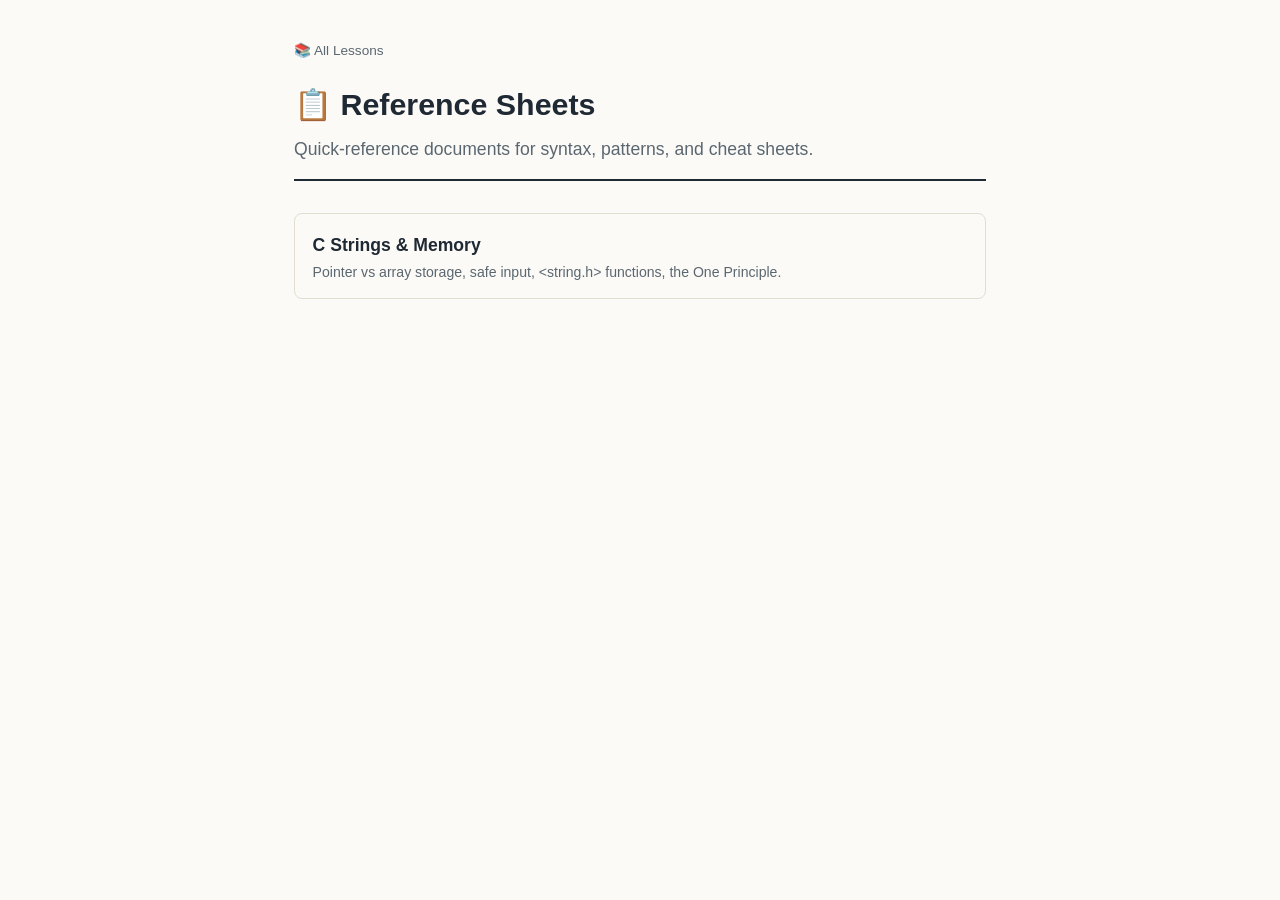
==== reference/index.html @ cee26c84 "Add reference index page" ====
<!DOCTYPE html>
<html lang="en">
<head>
<meta charset="utf-8">
<meta name="viewport" content="width=device-width, initial-scale=1.0">
<title>Reference Sheets</title>
<style>
  :root {
    --ink: #1f2933;
    --muted: #5b6770;
    --paper: #fbfaf7;
    --rule: #e3ddd2;
    --accent: #0f766e;
    --accent-soft: #e6f2f0;
    --code-bg: #f4f1ea;
  }
  * { box-sizing: border-box; }
  html { font-size: 16px; }
  body {
    font-family: -apple-system, BlinkMacSystemFont, "Segoe UI", "Inter", Roboto, Helvetica, Arial, sans-serif;
    color: var(--ink);
    background: var(--paper);
    line-height: 1.6;
    margin: 0 auto;
    padding: 2.5rem clamp(1rem, 5vw, 4rem);
    max-width: 820px;
  }
  header { border-bottom: 2px solid var(--ink); padding-bottom: 1rem; margin-bottom: 2rem; }
  h1 { font-size: 1.9rem; margin: 0; line-height: 1.2; }
  .lede { font-size: 1.1rem; color: var(--muted); margin: 0.8rem 0 0; }
  ul { list-style: none; padding: 0; margin: 1rem 0 2rem; }
  ul li {
    padding: 0.9rem 1.1rem;
    border: 1px solid var(--rule);
    border-radius: 8px;
    margin-bottom: 0.6rem;
    transition: border-color 0.15s, box-shadow 0.15s;
  }
  ul li:hover {
    border-color: var(--accent);
    box-shadow: 0 2px 8px rgba(15, 118, 110, 0.08);
  }
  ul a {
    text-decoration: none;
    color: var(--ink);
    display: block;
  }
  .title { font-size: 1.1rem; font-weight: 600; margin: 0.15rem 0; }
  .desc { font-size: 0.88rem; color: var(--muted); margin: 0; }
  .nav { font-size: 0.85rem; margin-bottom: 1.5rem; }
  .nav a { color: var(--muted); text-decoration: none; }
</style>
</head>
<body>

<div class="nav">📚 <a href="../index.html">All Lessons</a></div>

<header>
  <h1>📋 Reference Sheets</h1>
  <p class="lede">Quick-reference documents for syntax, patterns, and cheat sheets.</p>
</header>

<ul>
  <li>
    <a href="c-strings-and-memory.html">
      <div class="title">C Strings &amp; Memory</div>
      <p class="desc">Pointer vs array storage, safe input, &lt;string.h&gt; functions, the One Principle.</p>
    </a>
  </li>
</ul>

</body>
</html>
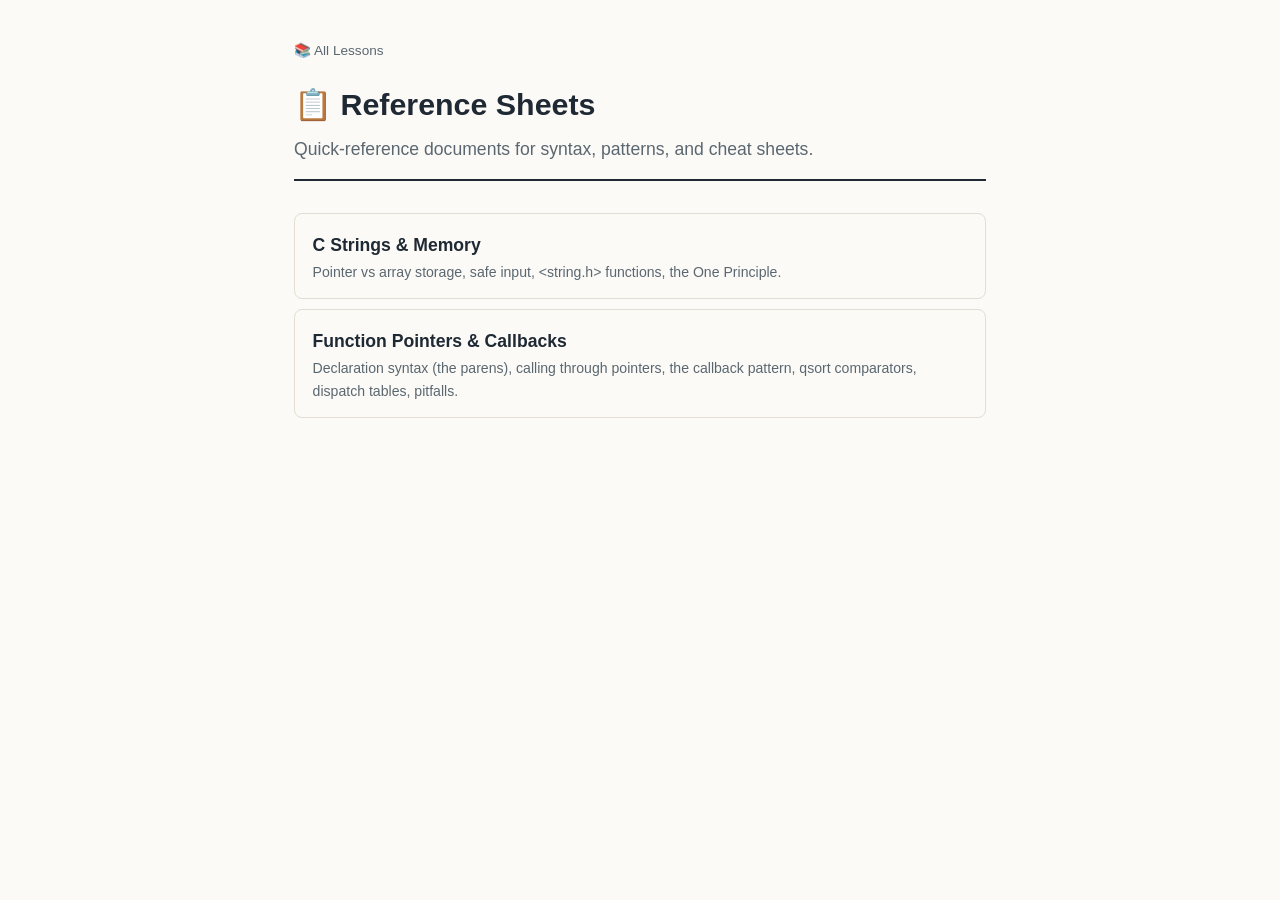
==== commit 39769e9a: "Add lesson 9 (function pointers and callbacks), FP reference sheet, workspace AGENTS.md; update inde" ====
--- a/reference/index.html
+++ b/reference/index.html
@@ -67,6 +67,12 @@
       <p class="desc">Pointer vs array storage, safe input, &lt;string.h&gt; functions, the One Principle.</p>
     </a>
   </li>
+  <li>
+    <a href="function-pointers.html">
+      <div class="title">Function Pointers &amp; Callbacks</div>
+      <p class="desc">Declaration syntax (the parens), calling through pointers, the callback pattern, qsort comparators, dispatch tables, pitfalls.</p>
+    </a>
+  </li>
 </ul>
 
 </body>
